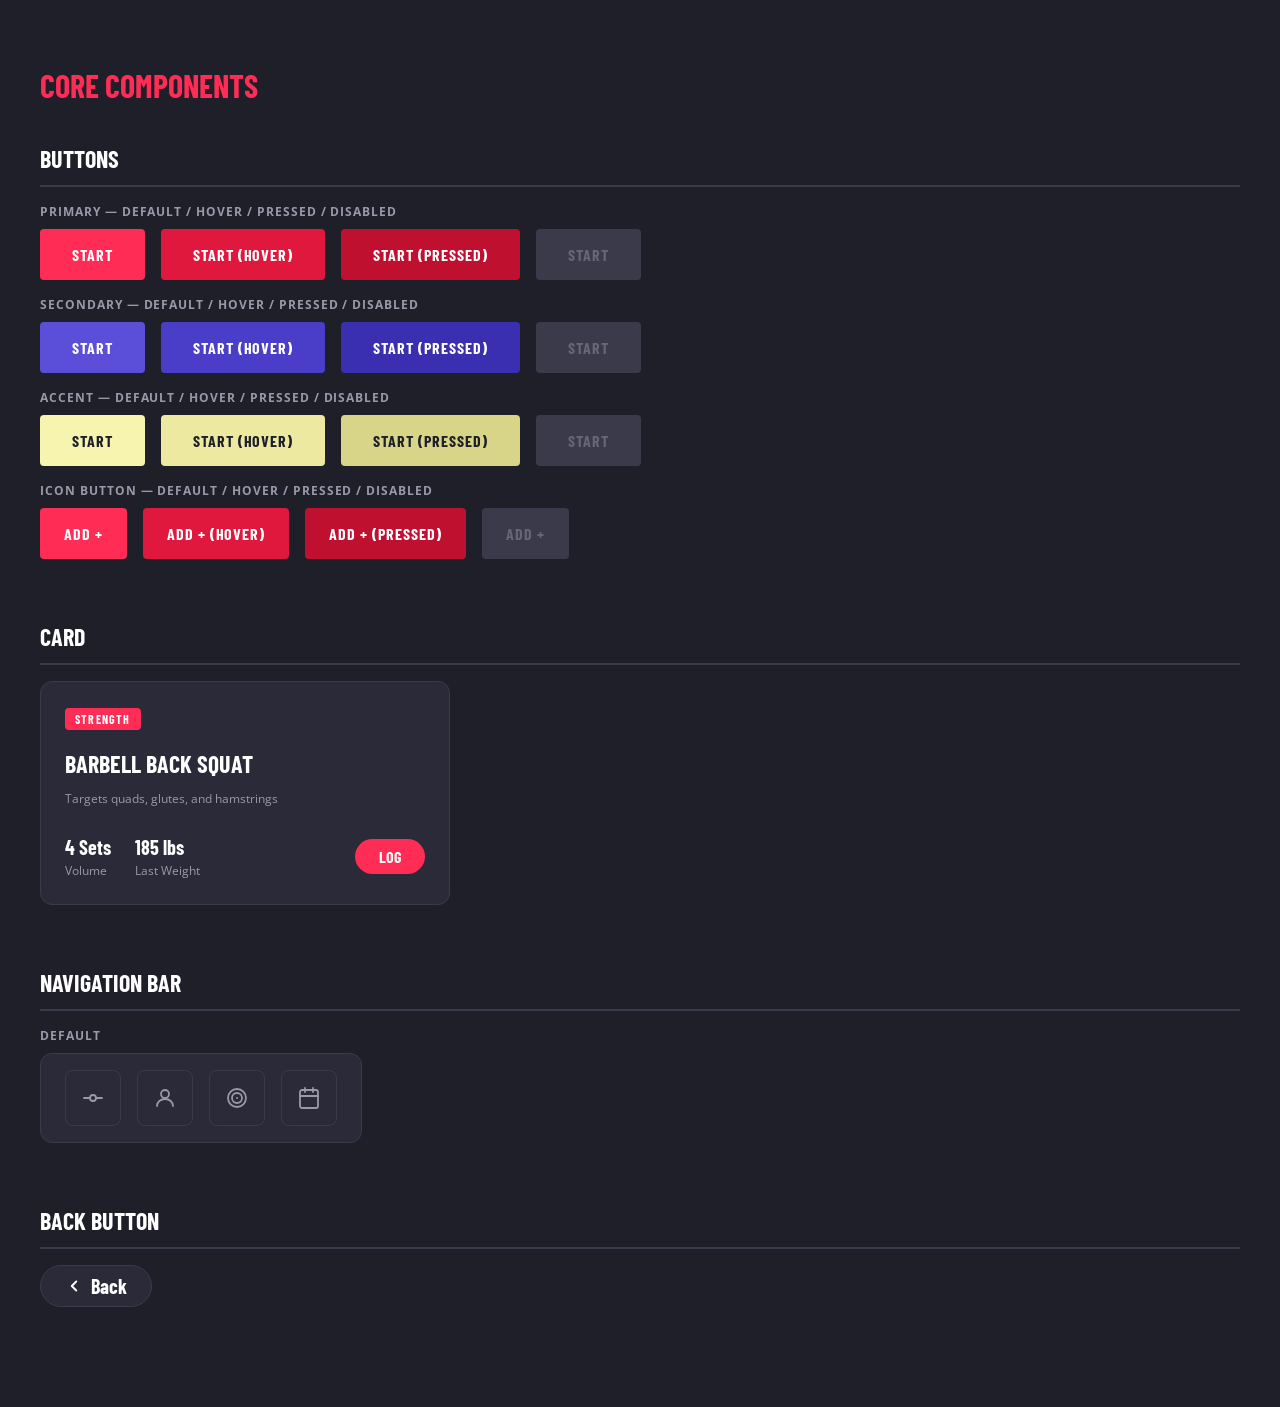
==== index.html @ 2833d620 "Update index.html" ====
<!DOCTYPE html>
<html lang="en">
<head>
  <meta charset="UTF-8" />
  <meta name="viewport" content="width=device-width, initial-scale=1.0" />
  <title>Core Components</title>
  <link rel="preconnect" href="https://fonts.googleapis.com" />
  <link href="https://fonts.googleapis.com/css2?family=Barlow+Condensed:wght@700&family=Open+Sans:wght@400;700&display=swap" rel="stylesheet" />
  <link rel="stylesheet" href="tokens.css">
 
  <style>
 
    :root {
      /* Colors */
      --color-primary:              #FF2D55;
      --color-background-primary:   #1F1F2A;
      --color-background-secondary: #191923;
      --color-text-primary:         #FFFFFF;
      --color-progress-bar:         #F6F4AF;
 
      /* Extra tokens for components */
      --color-secondary:     #5B4FD9;
      --color-accent:        #F6F4AF;
      --color-accent-text:   #1F1F2A;
      --color-card-bg:       #2A2A38;
      --color-card-border:   #3A3A4D;
      --color-text-muted:    #9999AA;
      --color-disabled-bg:   #3A3A4A;
      --color-disabled-text: #666677;
 
      /* Spacing */
      --spacing-2:  8px;
      --spacing-4:  16px;
      --spacing-6:  24px;
      --spacing-8:  32px;
 
      /* Padding */
      --button-padding-sm: var(--spacing-2);
      --button-padding-md: var(--spacing-4);
 
      /* Typography */
      --font-family-heading: 'Barlow Condensed', sans-serif;
      --font-family-body:    'Open Sans', sans-serif;
      --font-size-sm:   12px;
      --font-size-base: 16px;
      --font-size-lg:   20px;
      --font-size-xl:   24px;
      --font-size-2xl:  32px;
      --font-weight-reg:  400;
      --font-weight-bold: 700;
      --line-height-base: 1.5;
    }
 
    /* BASE */
    body {
      background-color: var(--color-background-primary);
      font-family: var(--font-family-body);
      font-size: var(--font-size-base);
      color: var(--color-text-primary);
      line-height: var(--line-height-base);
      padding: var(--spacing-8);
    }
 
    h1 {
      font-family: var(--font-family-heading);
      font-size: var(--font-size-2xl);
      font-weight: var(--font-weight-bold);
      text-transform: uppercase;
      color: var(--color-primary);
      margin-bottom: var(--spacing-8);
    }
 
    h2 {
      font-family: var(--font-family-heading);
      font-size: var(--font-size-xl);
      font-weight: var(--font-weight-bold);
      text-transform: uppercase;
      border-bottom: 2px solid var(--color-card-border);
      padding-bottom: var(--spacing-2);
      margin-bottom: var(--spacing-4);
    }
 
    h3 {
      font-size: var(--font-size-sm);
      font-weight: var(--font-weight-bold);
      color: var(--color-text-muted);
      text-transform: uppercase;
      letter-spacing: 0.08em;
      margin-bottom: var(--spacing-2);
    }
 
    .section { margin-bottom: 60px; }
 
    .row {
      display: flex;
      flex-wrap: wrap;
      gap: var(--spacing-4);
      align-items: center;
      margin-bottom: var(--spacing-4);
    }
 
    /* BUTTONS */
    .btn {
      font-family: var(--font-family-heading);
      font-size: var(--font-size-base);
      font-weight: var(--font-weight-bold);
      text-transform: uppercase;
      letter-spacing: 0.06em;
      padding: var(--button-padding-md) var(--spacing-8);
      border: none;
      border-radius: 4px;
      cursor: pointer;
      transition: background-color 150ms ease;
    }
 
    .btn-primary            { background-color: var(--color-primary); color: var(--color-text-primary); }
    .btn-primary:hover      { background-color: #e0183e; }
    .btn-primary.pressed    { background-color: #c01030; }
    .btn-primary:disabled   { background-color: var(--color-disabled-bg); color: var(--color-disabled-text); cursor: not-allowed; }
 
    .btn-secondary          { background-color: var(--color-secondary); color: var(--color-text-primary); }
    .btn-secondary:hover    { background-color: #4a3ec8; }
    .btn-secondary.pressed  { background-color: #3a2fb0; }
    .btn-secondary:disabled { background-color: var(--color-disabled-bg); color: var(--color-disabled-text); cursor: not-allowed; }
 
    .btn-accent             { background-color: var(--color-accent); color: var(--color-accent-text); }
    .btn-accent:hover       { background-color: #ede9a0; }
    .btn-accent.pressed     { background-color: #d8d488; }
    .btn-accent:disabled    { background-color: var(--color-disabled-bg); color: var(--color-disabled-text); cursor: not-allowed; }
 
    .btn-icon               { background-color: var(--color-primary); color: var(--color-text-primary); padding: var(--button-padding-md) var(--spacing-6); }
    .btn-icon:hover         { background-color: #e0183e; }
    .btn-icon.pressed       { background-color: #c01030; }
    .btn-icon:disabled      { background-color: var(--color-disabled-bg); color: var(--color-disabled-text); cursor: not-allowed; }
 
    /* CARD */
    .card {
      background-color: var(--color-card-bg);
      border: 1px solid var(--color-card-border);
      border-radius: 12px;
      padding: var(--spacing-6);
      max-width: 360px;
    }
 
    .card-tag {
      display: inline-block;
      background-color: var(--color-primary);
      color: var(--color-text-primary);
      font-family: var(--font-family-heading);
      font-size: var(--font-size-sm);
      font-weight: var(--font-weight-bold);
      text-transform: uppercase;
      letter-spacing: 0.1em;
      padding: 2px 10px;
      border-radius: 4px;
      margin-bottom: var(--spacing-4);
    }
 
    .card-title {
      font-family: var(--font-family-heading);
      font-size: var(--font-size-xl);
      font-weight: var(--font-weight-bold);
      text-transform: uppercase;
      margin-bottom: var(--spacing-2);
    }
 
    .card-desc {
      font-size: var(--font-size-sm);
      color: var(--color-text-muted);
      margin-bottom: var(--spacing-6);
    }
 
    .card-footer {
      display: flex;
      align-items: center;
      gap: var(--spacing-6);
    }
 
    .card-stat-value {
      font-family: var(--font-family-heading);
      font-size: var(--font-size-lg);
      font-weight: var(--font-weight-bold);
    }
 
    .card-stat-label {
      font-size: var(--font-size-sm);
      color: var(--color-text-muted);
    }
 
    .card-footer .btn-pill { margin-left: auto; }
 
    .btn-pill {
      background-color: var(--color-primary);
      color: var(--color-text-primary);
      font-family: var(--font-family-heading);
      font-size: var(--font-size-base);
      font-weight: var(--font-weight-bold);
      text-transform: uppercase;
      padding: var(--button-padding-sm) var(--spacing-6);
      border: none;
      border-radius: 9999px;
      cursor: pointer;
    }
    .btn-pill:hover { background-color: #e0183e; }
 
    /* NAVIGATION BAR */
    .nav-bar {
      background-color: var(--color-card-bg);
      border: 1px solid var(--color-card-border);
      border-radius: 12px;
      padding: var(--spacing-4) var(--spacing-6);
      display: flex;
      gap: var(--spacing-4);
      width: fit-content;
      margin-bottom: var(--spacing-4);
    }
 
    .nav-btn {
      width: 56px;
      height: 56px;
      background: transparent;
      border: 1px solid var(--color-card-border);
      border-radius: 8px;
      color: var(--color-text-muted);
      cursor: pointer;
      display: flex;
      align-items: center;
      justify-content: center;
      transition: background-color 200ms ease, color 200ms ease;
    }
    .nav-btn:hover  { background-color: var(--color-card-border); color: var(--color-text-primary); }
    .nav-btn.active { border-color: var(--color-primary); color: var(--color-primary); }
 
    .nav-btn svg {
      width: 24px;
      height: 24px;
      stroke: currentColor;
      fill: none;
      stroke-width: 1.8;
      stroke-linecap: round;
      stroke-linejoin: round;
    }
 
    /* BACK BUTTON */
    .btn-back {
      display: inline-flex;
      align-items: center;
      gap: var(--spacing-2);
      background-color: var(--color-card-bg);
      border: 1px solid var(--color-card-border);
      border-radius: 9999px;
      padding: var(--button-padding-sm) var(--spacing-6);
      font-family: var(--font-family-heading);
      font-size: var(--font-size-lg);
      font-weight: var(--font-weight-bold);
      color: var(--color-text-primary);
      cursor: pointer;
      transition: background-color 200ms ease;
    }
    .btn-back:hover { background-color: var(--color-card-border); }
 
    .btn-back svg {
      width: 18px;
      height: 18px;
      stroke: currentColor;
      fill: none;
      stroke-width: 2.5;
      stroke-linecap: round;
      stroke-linejoin: round;
    }
 
  </style>
</head>
<body>
 
  <h1>Core Components</h1>
 
  <!-- BUTTONS -->
  <div class="section" id="buttons">
    <h2>Buttons</h2>
 
    <h3>Primary — Default / Hover / Pressed / Disabled</h3>
    <div class="row">
      <button class="btn btn-primary">Start</button>
      <button class="btn btn-primary" style="background-color:#e0183e;">Start (hover)</button>
      <button class="btn btn-primary pressed">Start (pressed)</button>
      <button class="btn btn-primary" disabled>Start</button>
    </div>
 
    <h3>Secondary — Default / Hover / Pressed / Disabled</h3>
    <div class="row">
      <button class="btn btn-secondary">Start</button>
      <button class="btn btn-secondary" style="background-color:#4a3ec8;">Start (hover)</button>
      <button class="btn btn-secondary pressed">Start (pressed)</button>
      <button class="btn btn-secondary" disabled>Start</button>
    </div>
 
    <h3>Accent — Default / Hover / Pressed / Disabled</h3>
    <div class="row">
      <button class="btn btn-accent">Start</button>
      <button class="btn btn-accent" style="background-color:#ede9a0;">Start (hover)</button>
      <button class="btn btn-accent pressed">Start (pressed)</button>
      <button class="btn btn-accent" disabled>Start</button>
    </div>
 
    <h3>Icon Button — Default / Hover / Pressed / Disabled</h3>
    <div class="row">
      <button class="btn btn-icon">Add +</button>
      <button class="btn btn-icon" style="background-color:#e0183e;">Add + (hover)</button>
      <button class="btn btn-icon pressed">Add + (pressed)</button>
      <button class="btn btn-icon" disabled>Add +</button>
    </div>
  </div>
 
  <!-- CARD -->
  <div class="section" id="cards">
    <h2>Card</h2>
 
    <div class="card">
      <span class="card-tag">Strength</span>
      <div class="card-title">Barbell Back Squat</div>
      <div class="card-desc">Targets quads, glutes, and hamstrings</div>
      <div class="card-footer">
        <div>
          <div class="card-stat-value">4 Sets</div>
          <div class="card-stat-label">Volume</div>
        </div>
        <div>
          <div class="card-stat-value">185 lbs</div>
          <div class="card-stat-label">Last Weight</div>
        </div>
        <button class="btn-pill">Log</button>
      </div>
    </div>
  </div>
 
  <!-- NAVIGATION BAR -->
  <div class="section" id="navbar">
    <h2>Navigation Bar</h2>
 
    <h3>Default</h3>
    <nav class="nav-bar">
      <button class="nav-btn" aria-label="Workouts">
        <svg viewBox="0 0 24 24"><circle cx="12" cy="12" r="3"/><line x1="3" y1="12" x2="9" y2="12"/><line x1="15" y1="12" x2="21" y2="12"/></svg>
      </button>
      <button class="nav-btn" aria-label="Profile">
        <svg viewBox="0 0 24 24"><circle cx="12" cy="8" r="4"/><path d="M4 20c0-4 3.6-7 8-7s8 3 8 7"/></svg>
      </button>
      <button class="nav-btn" aria-label="Goals">
        <svg viewBox="0 0 24 24"><circle cx="12" cy="12" r="9"/><circle cx="12" cy="12" r="5"/><circle cx="12" cy="12" r="1" fill="currentColor" stroke="none"/></svg>
      </button>
      <button class="nav-btn" aria-label="Schedule">
        <svg viewBox="0 0 24 24"><rect x="3" y="4" width="18" height="18" rx="2"/><line x1="16" y1="2" x2="16" y2="6"/><line x1="8" y1="2" x2="8" y2="6"/><line x1="3" y1="10" x2="21" y2="10"/></svg>
      </button>
    </nav>
 
 
  </div>
 
  <!-- BACK BUTTON -->
  <div class="section" id="back-button">
    <h2>Back Button</h2>
 
    <div class="row">
      <button class="btn-back">
        <svg viewBox="0 0 24 24"><polyline points="15 18 9 12 15 6"/></svg>
        Back
      </button>
    </div>
  </div>
 
</body>
</html>
---- tokens.css ----
:root {

    /* Colors */
  --color-primary:             #FF2D55;
  --color-background-primary:  #1F1F2A;
  --color-background-secondary:#191923;
  --color-text-primary:        #FFFFFF;
  --color-background-results:  #000000;
  --color-progress-bar:        #F6F4AF;
  
  /* Spacing */
  --spacing-1:  4px;
  --spacing-2:  8px;
  --spacing-3:  12px;
  --spacing-4:  16px;
  --spacing-5:  20px;
  --spacing-6:  24px;
  --spacing-8:  32px;
  --spacing-10: 40px;
  --spacing-12: 48px;
  --spacing-16: 64px;
  --spacing-20: 80px;
  --spacing-24: 96px;
 
  /* Padding */
  --button-padding-sm: var(--spacing-2);  /*  8px */
  --button-padding-md: var(--spacing-4);  /* 16px */
  --button-padding-lg: var(--spacing-6);  /* 24px */
 
  /* Margin */
  --margin-sm: var(--spacing-2);  /*  8px */
  --margin-md: var(--spacing-4);  /* 16px */
  --margin-lg: var(--spacing-8);  /* 32px */
  --margin-xl: var(--spacing-12); /* 48px */
 
  /* Typography */
  --font-family-heading: 'Barlow Condensed', sans-serif;
  --font-family-body:    'Open Sans', sans-serif;
 
  /* Font Sizes */
  --font-size-sm:   12px;
  --font-size-base: 16px;
  --font-size-lg:   20px;
  --font-size-xl:   24px;
  --font-size-2xl:  32px;
 
  /* Font Weights */
  --font-weight-reg:  400;
  --font-weight-md:   500;
  --font-weight-bold: 700;
 
  /* Line Heights */
  --line-height-tight: 1.2;
  --line-height-base:  1.5;
  --line-height-loose: 1.8;
 
}
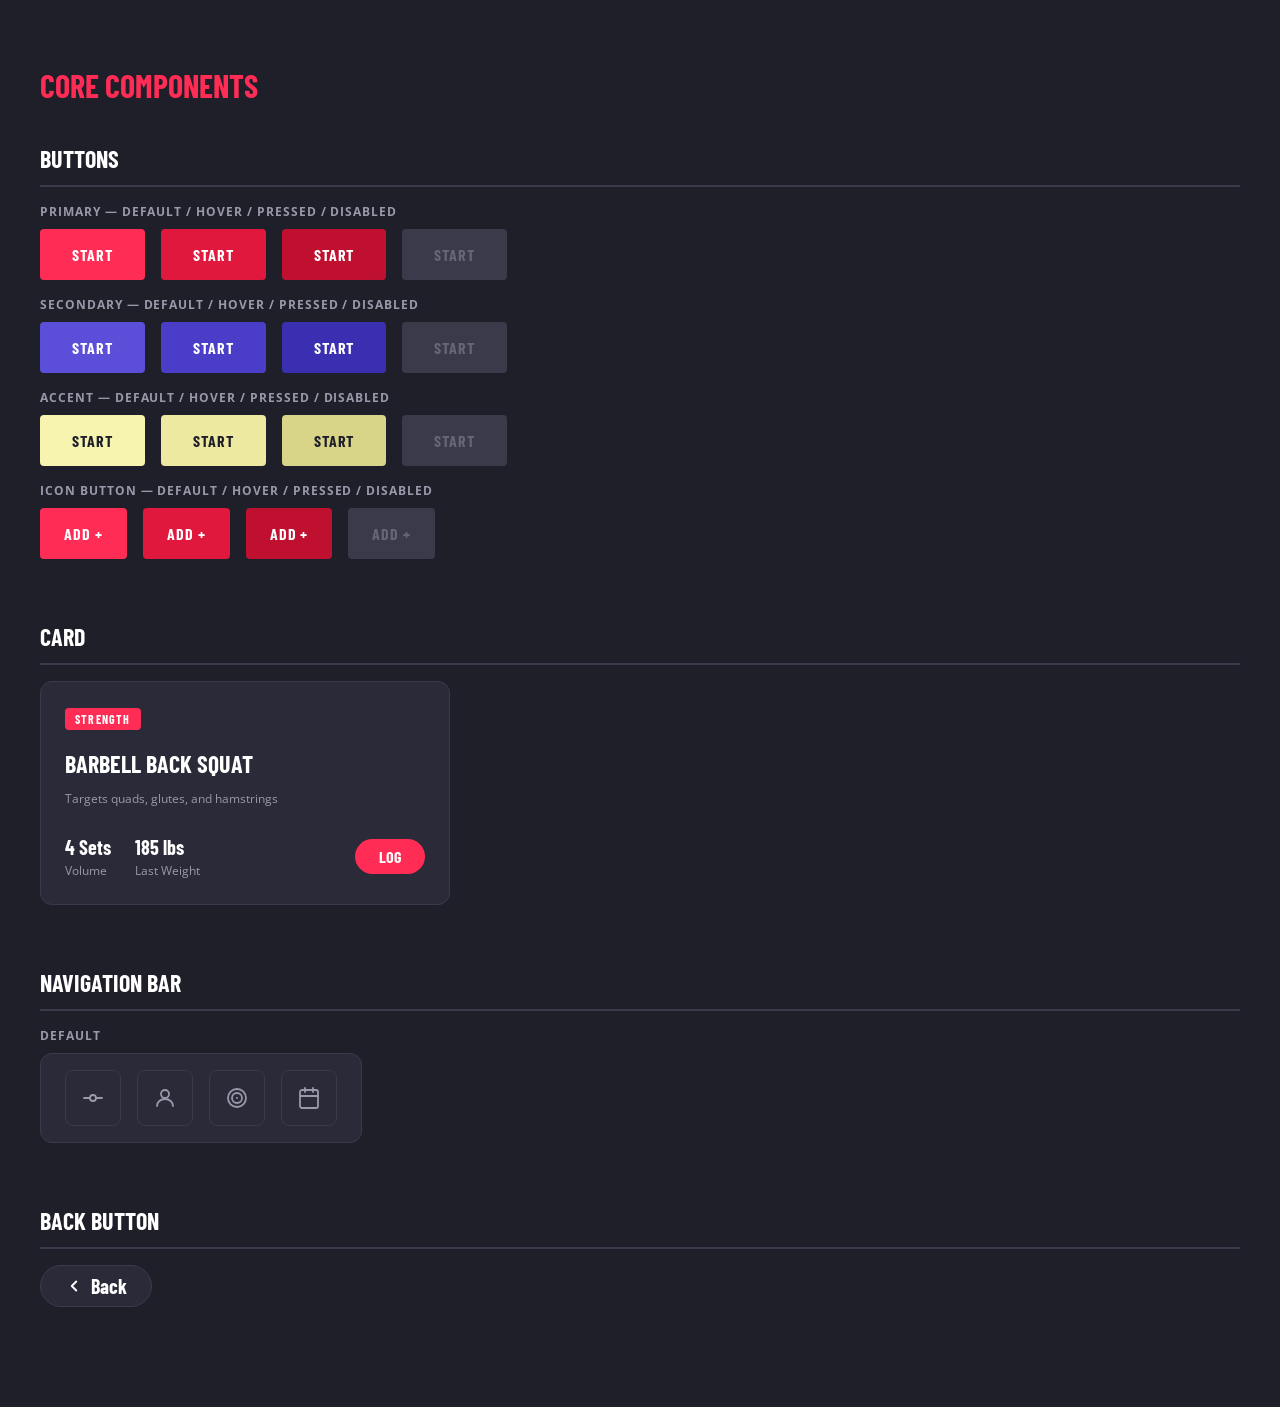
==== commit 3650175b: "Update index.html" ====
--- a/index.html
+++ b/index.html
@@ -282,32 +282,32 @@
     <h3>Primary — Default / Hover / Pressed / Disabled</h3>
     <div class="row">
       <button class="btn btn-primary">Start</button>
-      <button class="btn btn-primary" style="background-color:#e0183e;">Start (hover)</button>
-      <button class="btn btn-primary pressed">Start (pressed)</button>
+      <button class="btn btn-primary" style="background-color:#e0183e;">Start</button>
+      <button class="btn btn-primary pressed">Start</button>
       <button class="btn btn-primary" disabled>Start</button>
     </div>
  
     <h3>Secondary — Default / Hover / Pressed / Disabled</h3>
     <div class="row">
       <button class="btn btn-secondary">Start</button>
-      <button class="btn btn-secondary" style="background-color:#4a3ec8;">Start (hover)</button>
-      <button class="btn btn-secondary pressed">Start (pressed)</button>
+      <button class="btn btn-secondary" style="background-color:#4a3ec8;">Start</button>
+      <button class="btn btn-secondary pressed">Start</button>
       <button class="btn btn-secondary" disabled>Start</button>
     </div>
  
     <h3>Accent — Default / Hover / Pressed / Disabled</h3>
     <div class="row">
       <button class="btn btn-accent">Start</button>
-      <button class="btn btn-accent" style="background-color:#ede9a0;">Start (hover)</button>
-      <button class="btn btn-accent pressed">Start (pressed)</button>
+      <button class="btn btn-accent" style="background-color:#ede9a0;">Start</button>
+      <button class="btn btn-accent pressed">Start</button>
       <button class="btn btn-accent" disabled>Start</button>
     </div>
  
     <h3>Icon Button — Default / Hover / Pressed / Disabled</h3>
     <div class="row">
       <button class="btn btn-icon">Add +</button>
-      <button class="btn btn-icon" style="background-color:#e0183e;">Add + (hover)</button>
-      <button class="btn btn-icon pressed">Add + (pressed)</button>
+      <button class="btn btn-icon" style="background-color:#e0183e;">Add +</button>
+      <button class="btn btn-icon pressed">Add +</button>
       <button class="btn btn-icon" disabled>Add +</button>
     </div>
   </div>
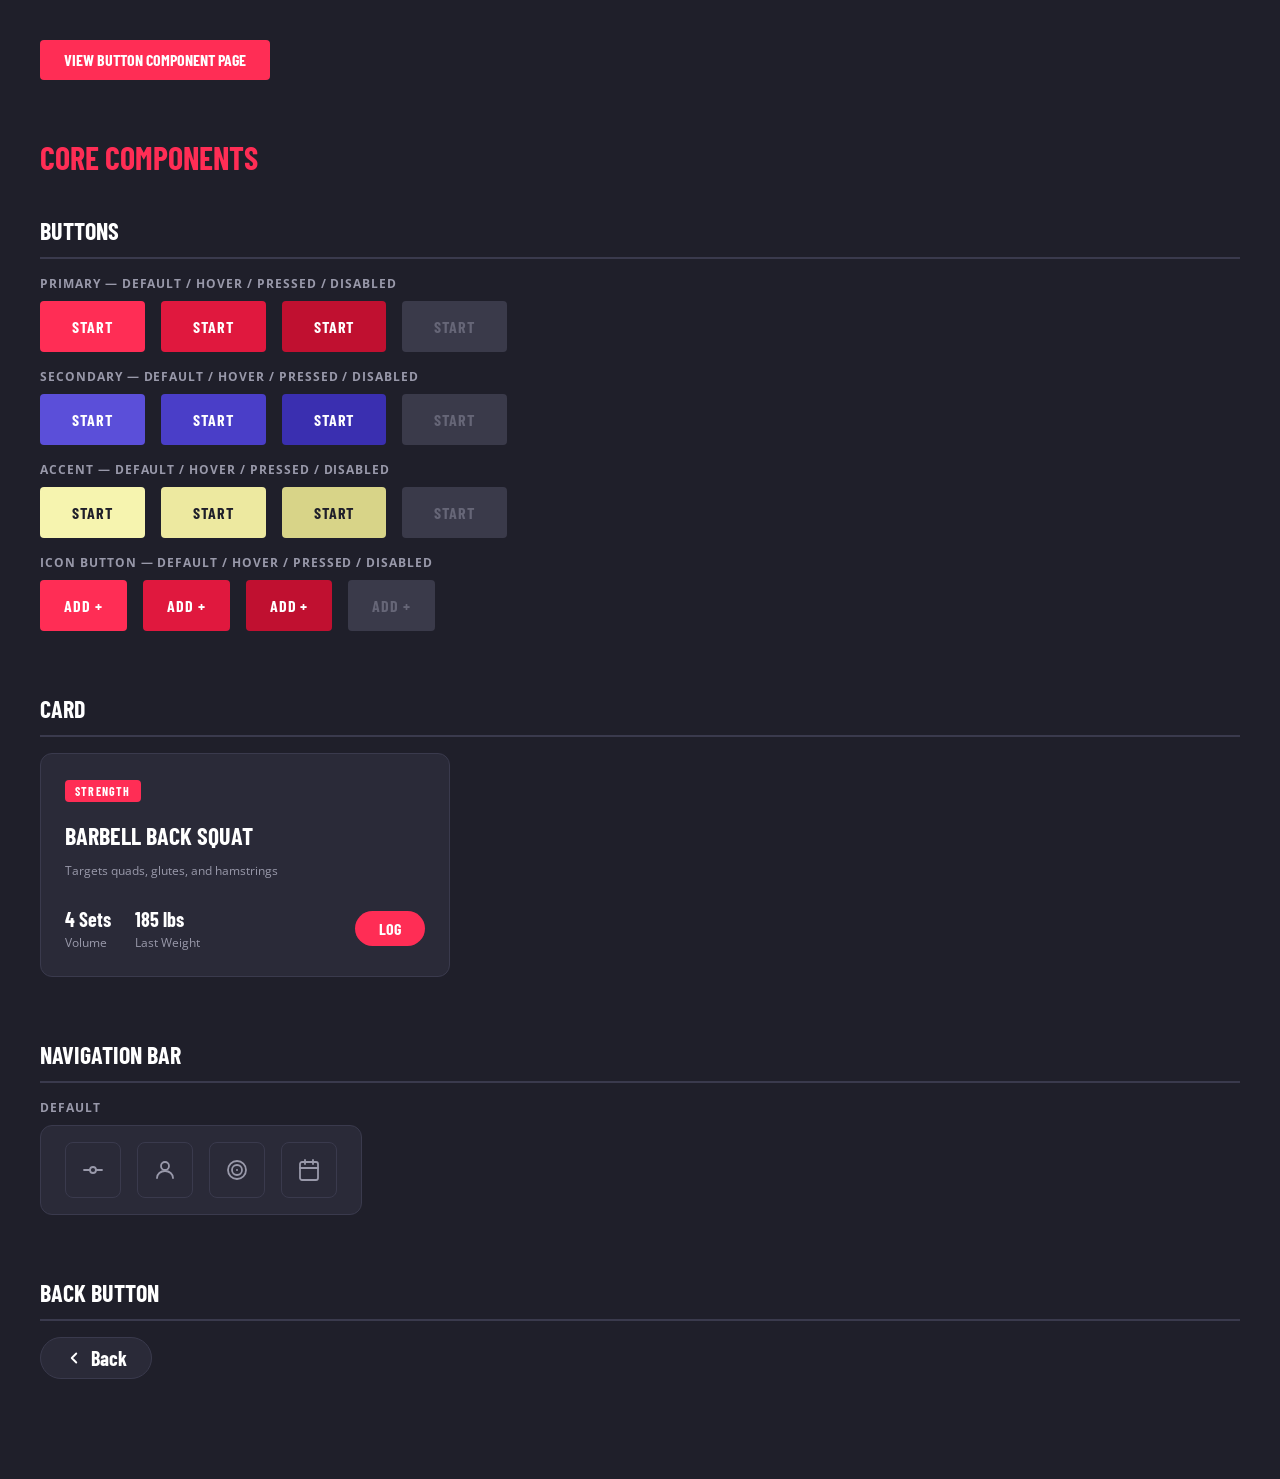
==== commit da9a136e: "Update index.html" ====
--- a/index.html
+++ b/index.html
@@ -4,6 +4,20 @@
   <meta charset="UTF-8" />
   <meta name="viewport" content="width=device-width, initial-scale=1.0" />
   <title>Core Components</title>
+  
+  <a href="component-button.html" style="
+  display: inline-block;
+  background-color: var(--color-primary);
+  color: var(--color-text-primary);
+  font-family: var(--font-family-heading);
+  font-weight: var(--font-weight-bold);
+  text-transform: uppercase;
+  padding: var(--button-padding-sm) var(--spacing-6);
+  border-radius: 4px;
+  text-decoration: none;
+  margin-bottom: var(--spacing-8);
+">View Button Component Page</a>
+  
   <link rel="preconnect" href="https://fonts.googleapis.com" />
   <link href="https://fonts.googleapis.com/css2?family=Barlow+Condensed:wght@700&family=Open+Sans:wght@400;700&display=swap" rel="stylesheet" />
   <link rel="stylesheet" href="tokens.css">
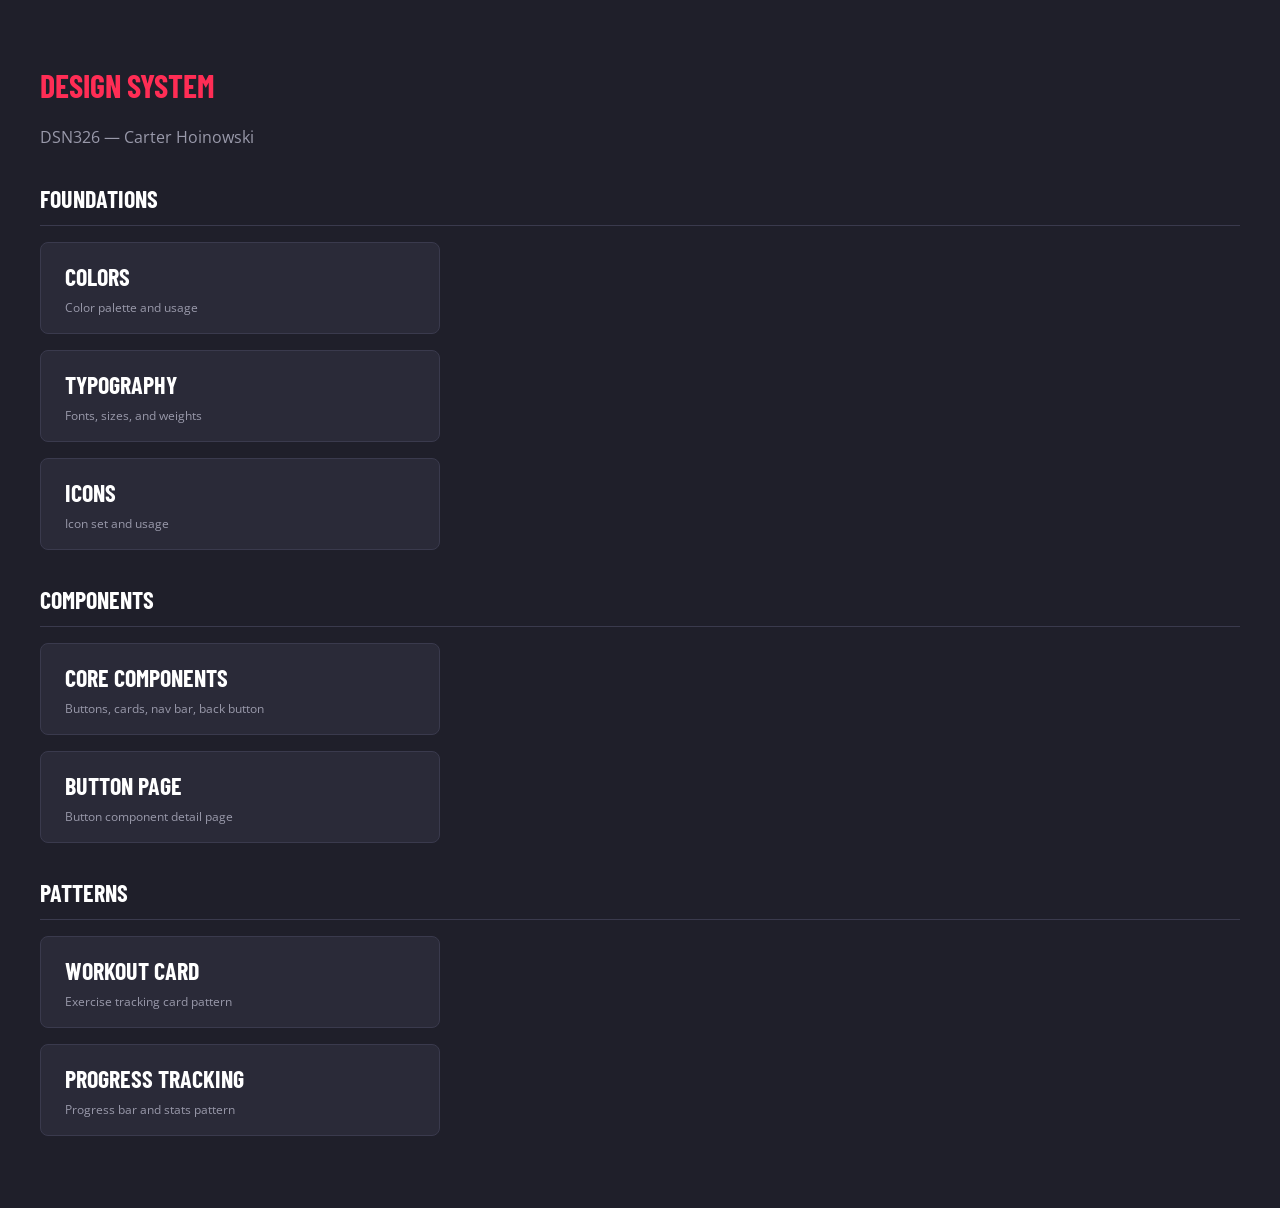
==== commit a8849faf: "Update index.html" ====
--- a/index.html
+++ b/index.html
@@ -3,69 +3,35 @@
 <head>
   <meta charset="UTF-8" />
   <meta name="viewport" content="width=device-width, initial-scale=1.0" />
-  <title>Core Components</title>
-  
-  <a href="component-button.html" style="
-  display: inline-block;
-  background-color: var(--color-primary);
-  color: var(--color-text-primary);
-  font-family: var(--font-family-heading);
-  font-weight: var(--font-weight-bold);
-  text-transform: uppercase;
-  padding: var(--button-padding-sm) var(--spacing-6);
-  border-radius: 4px;
-  text-decoration: none;
-  margin-bottom: var(--spacing-8);
-">View Button Component Page</a>
-  
+  <title>Design System</title>
   <link rel="preconnect" href="https://fonts.googleapis.com" />
   <link href="https://fonts.googleapis.com/css2?family=Barlow+Condensed:wght@700&family=Open+Sans:wght@400;700&display=swap" rel="stylesheet" />
   <link rel="stylesheet" href="tokens.css">
  
   <style>
- 
     :root {
-      /* Colors */
       --color-primary:              #FF2D55;
       --color-background-primary:   #1F1F2A;
       --color-background-secondary: #191923;
       --color-text-primary:         #FFFFFF;
-      --color-progress-bar:         #F6F4AF;
- 
-      /* Extra tokens for components */
-      --color-secondary:     #5B4FD9;
-      --color-accent:        #F6F4AF;
-      --color-accent-text:   #1F1F2A;
-      --color-card-bg:       #2A2A38;
-      --color-card-border:   #3A3A4D;
-      --color-text-muted:    #9999AA;
-      --color-disabled-bg:   #3A3A4A;
-      --color-disabled-text: #666677;
- 
-      /* Spacing */
+      --color-card-bg:              #2A2A38;
+      --color-card-border:          #3A3A4D;
+      --color-text-muted:           #9999AA;
       --spacing-2:  8px;
       --spacing-4:  16px;
       --spacing-6:  24px;
       --spacing-8:  32px;
- 
-      /* Padding */
       --button-padding-sm: var(--spacing-2);
-      --button-padding-md: var(--spacing-4);
- 
-      /* Typography */
       --font-family-heading: 'Barlow Condensed', sans-serif;
       --font-family-body:    'Open Sans', sans-serif;
       --font-size-sm:   12px;
       --font-size-base: 16px;
-      --font-size-lg:   20px;
       --font-size-xl:   24px;
       --font-size-2xl:  32px;
-      --font-weight-reg:  400;
       --font-weight-bold: 700;
       --line-height-base: 1.5;
     }
  
-    /* BASE */
     body {
       background-color: var(--color-background-primary);
       font-family: var(--font-family-body);
@@ -81,6 +47,11 @@
       font-weight: var(--font-weight-bold);
       text-transform: uppercase;
       color: var(--color-primary);
+      margin-bottom: var(--spacing-2);
+    }
+ 
+    p {
+      color: var(--color-text-muted);
       margin-bottom: var(--spacing-8);
     }
  
@@ -89,297 +60,82 @@
       font-size: var(--font-size-xl);
       font-weight: var(--font-weight-bold);
       text-transform: uppercase;
-      border-bottom: 2px solid var(--color-card-border);
+      border-bottom: 1px solid var(--color-card-border);
       padding-bottom: var(--spacing-2);
       margin-bottom: var(--spacing-4);
     }
  
-    h3 {
-      font-size: var(--font-size-sm);
-      font-weight: var(--font-weight-bold);
-      color: var(--color-text-muted);
-      text-transform: uppercase;
-      letter-spacing: 0.08em;
-      margin-bottom: var(--spacing-2);
+    /* Link cards */
+    .links {
+      display: flex;
+      flex-direction: column;
+      gap: var(--spacing-4);
+      max-width: 400px;
     }
  
-    .section { margin-bottom: 60px; }
- 
-    .row {
-      display: flex;
-      flex-wrap: wrap;
-      gap: var(--spacing-4);
-      align-items: center;
-      margin-bottom: var(--spacing-4);
-    }
- 
-    /* BUTTONS */
-    .btn {
-      font-family: var(--font-family-heading);
-      font-size: var(--font-size-base);
-      font-weight: var(--font-weight-bold);
-      text-transform: uppercase;
-      letter-spacing: 0.06em;
-      padding: var(--button-padding-md) var(--spacing-8);
-      border: none;
-      border-radius: 4px;
-      cursor: pointer;
-      transition: background-color 150ms ease;
-    }
- 
-    .btn-primary            { background-color: var(--color-primary); color: var(--color-text-primary); }
-    .btn-primary:hover      { background-color: #e0183e; }
-    .btn-primary.pressed    { background-color: #c01030; }
-    .btn-primary:disabled   { background-color: var(--color-disabled-bg); color: var(--color-disabled-text); cursor: not-allowed; }
- 
-    .btn-secondary          { background-color: var(--color-secondary); color: var(--color-text-primary); }
-    .btn-secondary:hover    { background-color: #4a3ec8; }
-    .btn-secondary.pressed  { background-color: #3a2fb0; }
-    .btn-secondary:disabled { background-color: var(--color-disabled-bg); color: var(--color-disabled-text); cursor: not-allowed; }
- 
-    .btn-accent             { background-color: var(--color-accent); color: var(--color-accent-text); }
-    .btn-accent:hover       { background-color: #ede9a0; }
-    .btn-accent.pressed     { background-color: #d8d488; }
-    .btn-accent:disabled    { background-color: var(--color-disabled-bg); color: var(--color-disabled-text); cursor: not-allowed; }
- 
-    .btn-icon               { background-color: var(--color-primary); color: var(--color-text-primary); padding: var(--button-padding-md) var(--spacing-6); }
-    .btn-icon:hover         { background-color: #e0183e; }
-    .btn-icon.pressed       { background-color: #c01030; }
-    .btn-icon:disabled      { background-color: var(--color-disabled-bg); color: var(--color-disabled-text); cursor: not-allowed; }
- 
-    /* CARD */
-    .card {
+    .link-card {
+      display: block;
       background-color: var(--color-card-bg);
       border: 1px solid var(--color-card-border);
-      border-radius: 12px;
-      padding: var(--spacing-6);
-      max-width: 360px;
-    }
- 
-    .card-tag {
-      display: inline-block;
-      background-color: var(--color-primary);
+      border-radius: 8px;
+      padding: var(--spacing-4) var(--spacing-6);
+      text-decoration: none;
       color: var(--color-text-primary);
-      font-family: var(--font-family-heading);
-      font-size: var(--font-size-sm);
-      font-weight: var(--font-weight-bold);
-      text-transform: uppercase;
-      letter-spacing: 0.1em;
-      padding: 2px 10px;
-      border-radius: 4px;
-      margin-bottom: var(--spacing-4);
-    }
- 
-    .card-title {
       font-family: var(--font-family-heading);
       font-size: var(--font-size-xl);
       font-weight: var(--font-weight-bold);
       text-transform: uppercase;
-      margin-bottom: var(--spacing-2);
+      transition: border-color 150ms ease, background-color 150ms ease;
     }
  
-    .card-desc {
-      font-size: var(--font-size-sm);
-      color: var(--color-text-muted);
-      margin-bottom: var(--spacing-6);
+    .link-card:hover {
+      border-color: var(--color-primary);
+      background-color: var(--color-background-secondary);
     }
  
-    .card-footer {
-      display: flex;
-      align-items: center;
-      gap: var(--spacing-6);
+    .link-card span {
+      display: block;
+      font-family: var(--font-family-body);
+      font-size: var(--font-size-sm);
+      font-weight: 400;
+      text-transform: none;
+      color: var(--color-text-muted);
+      margin-top: 4px;
     }
  
-    .card-stat-value {
-      font-family: var(--font-family-heading);
-      font-size: var(--font-size-lg);
-      font-weight: var(--font-weight-bold);
-    }
- 
-    .card-stat-label {
-      font-size: var(--font-size-sm);
-      color: var(--color-text-muted);
-    }
- 
-    .card-footer .btn-pill { margin-left: auto; }
- 
-    .btn-pill {
-      background-color: var(--color-primary);
-      color: var(--color-text-primary);
-      font-family: var(--font-family-heading);
-      font-size: var(--font-size-base);
-      font-weight: var(--font-weight-bold);
-      text-transform: uppercase;
-      padding: var(--button-padding-sm) var(--spacing-6);
-      border: none;
-      border-radius: 9999px;
-      cursor: pointer;
-    }
-    .btn-pill:hover { background-color: #e0183e; }
- 
-    /* NAVIGATION BAR */
-    .nav-bar {
-      background-color: var(--color-card-bg);
-      border: 1px solid var(--color-card-border);
-      border-radius: 12px;
-      padding: var(--spacing-4) var(--spacing-6);
-      display: flex;
-      gap: var(--spacing-4);
-      width: fit-content;
-      margin-bottom: var(--spacing-4);
-    }
- 
-    .nav-btn {
-      width: 56px;
-      height: 56px;
-      background: transparent;
-      border: 1px solid var(--color-card-border);
-      border-radius: 8px;
-      color: var(--color-text-muted);
-      cursor: pointer;
-      display: flex;
-      align-items: center;
-      justify-content: center;
-      transition: background-color 200ms ease, color 200ms ease;
-    }
-    .nav-btn:hover  { background-color: var(--color-card-border); color: var(--color-text-primary); }
-    .nav-btn.active { border-color: var(--color-primary); color: var(--color-primary); }
- 
-    .nav-btn svg {
-      width: 24px;
-      height: 24px;
-      stroke: currentColor;
-      fill: none;
-      stroke-width: 1.8;
-      stroke-linecap: round;
-      stroke-linejoin: round;
-    }
- 
-    /* BACK BUTTON */
-    .btn-back {
-      display: inline-flex;
-      align-items: center;
-      gap: var(--spacing-2);
-      background-color: var(--color-card-bg);
-      border: 1px solid var(--color-card-border);
-      border-radius: 9999px;
-      padding: var(--button-padding-sm) var(--spacing-6);
-      font-family: var(--font-family-heading);
-      font-size: var(--font-size-lg);
-      font-weight: var(--font-weight-bold);
-      color: var(--color-text-primary);
-      cursor: pointer;
-      transition: background-color 200ms ease;
-    }
-    .btn-back:hover { background-color: var(--color-card-border); }
- 
-    .btn-back svg {
-      width: 18px;
-      height: 18px;
-      stroke: currentColor;
-      fill: none;
-      stroke-width: 2.5;
-      stroke-linecap: round;
-      stroke-linejoin: round;
-    }
- 
+    .section { margin-bottom: var(--spacing-8); }
   </style>
 </head>
 <body>
  
-  <h1>Core Components</h1>
+  <h1>Design System</h1>
+  <p>DSN326 — Carter Hoinowski</p>
  
-  <!-- BUTTONS -->
-  <div class="section" id="buttons">
-    <h2>Buttons</h2>
- 
-    <h3>Primary — Default / Hover / Pressed / Disabled</h3>
-    <div class="row">
-      <button class="btn btn-primary">Start</button>
-      <button class="btn btn-primary" style="background-color:#e0183e;">Start</button>
-      <button class="btn btn-primary pressed">Start</button>
-      <button class="btn btn-primary" disabled>Start</button>
-    </div>
- 
-    <h3>Secondary — Default / Hover / Pressed / Disabled</h3>
-    <div class="row">
-      <button class="btn btn-secondary">Start</button>
-      <button class="btn btn-secondary" style="background-color:#4a3ec8;">Start</button>
-      <button class="btn btn-secondary pressed">Start</button>
-      <button class="btn btn-secondary" disabled>Start</button>
-    </div>
- 
-    <h3>Accent — Default / Hover / Pressed / Disabled</h3>
-    <div class="row">
-      <button class="btn btn-accent">Start</button>
-      <button class="btn btn-accent" style="background-color:#ede9a0;">Start</button>
-      <button class="btn btn-accent pressed">Start</button>
-      <button class="btn btn-accent" disabled>Start</button>
-    </div>
- 
-    <h3>Icon Button — Default / Hover / Pressed / Disabled</h3>
-    <div class="row">
-      <button class="btn btn-icon">Add +</button>
-      <button class="btn btn-icon" style="background-color:#e0183e;">Add +</button>
-      <button class="btn btn-icon pressed">Add +</button>
-      <button class="btn btn-icon" disabled>Add +</button>
+  <!-- Foundations -->
+  <div class="section">
+    <h2>Foundations</h2>
+    <div class="links">
+      <a href="#" class="link-card">Colors <span>Color palette and usage</span></a>
+      <a href="#" class="link-card">Typography <span>Fonts, sizes, and weights</span></a>
+      <a href="#" class="link-card">Icons <span>Icon set and usage</span></a>
     </div>
   </div>
  
-  <!-- CARD -->
-  <div class="section" id="cards">
-    <h2>Card</h2>
- 
-    <div class="card">
-      <span class="card-tag">Strength</span>
-      <div class="card-title">Barbell Back Squat</div>
-      <div class="card-desc">Targets quads, glutes, and hamstrings</div>
-      <div class="card-footer">
-        <div>
-          <div class="card-stat-value">4 Sets</div>
-          <div class="card-stat-label">Volume</div>
-        </div>
-        <div>
-          <div class="card-stat-value">185 lbs</div>
-          <div class="card-stat-label">Last Weight</div>
-        </div>
-        <button class="btn-pill">Log</button>
-      </div>
+  <!-- Components -->
+  <div class="section">
+    <h2>Components</h2>
+    <div class="links">
+      <a href="core-components.html" class="link-card">Core Components <span>Buttons, cards, nav bar, back button</span></a>
+      <a href="component-button.html" class="link-card">Button Page <span>Button component detail page</span></a>
     </div>
   </div>
  
-  <!-- NAVIGATION BAR -->
-  <div class="section" id="navbar">
-    <h2>Navigation Bar</h2>
- 
-    <h3>Default</h3>
-    <nav class="nav-bar">
-      <button class="nav-btn" aria-label="Workouts">
-        <svg viewBox="0 0 24 24"><circle cx="12" cy="12" r="3"/><line x1="3" y1="12" x2="9" y2="12"/><line x1="15" y1="12" x2="21" y2="12"/></svg>
-      </button>
-      <button class="nav-btn" aria-label="Profile">
-        <svg viewBox="0 0 24 24"><circle cx="12" cy="8" r="4"/><path d="M4 20c0-4 3.6-7 8-7s8 3 8 7"/></svg>
-      </button>
-      <button class="nav-btn" aria-label="Goals">
-        <svg viewBox="0 0 24 24"><circle cx="12" cy="12" r="9"/><circle cx="12" cy="12" r="5"/><circle cx="12" cy="12" r="1" fill="currentColor" stroke="none"/></svg>
-      </button>
-      <button class="nav-btn" aria-label="Schedule">
-        <svg viewBox="0 0 24 24"><rect x="3" y="4" width="18" height="18" rx="2"/><line x1="16" y1="2" x2="16" y2="6"/><line x1="8" y1="2" x2="8" y2="6"/><line x1="3" y1="10" x2="21" y2="10"/></svg>
-      </button>
-    </nav>
- 
- 
-  </div>
- 
-  <!-- BACK BUTTON -->
-  <div class="section" id="back-button">
-    <h2>Back Button</h2>
- 
-    <div class="row">
-      <button class="btn-back">
-        <svg viewBox="0 0 24 24"><polyline points="15 18 9 12 15 6"/></svg>
-        Back
-      </button>
+  <!-- Patterns -->
+  <div class="section">
+    <h2>Patterns</h2>
+    <div class="links">
+      <a href="#" class="link-card">Workout Card <span>Exercise tracking card pattern</span></a>
+      <a href="#" class="link-card">Progress Tracking <span>Progress bar and stats pattern</span></a>
     </div>
   </div>
  
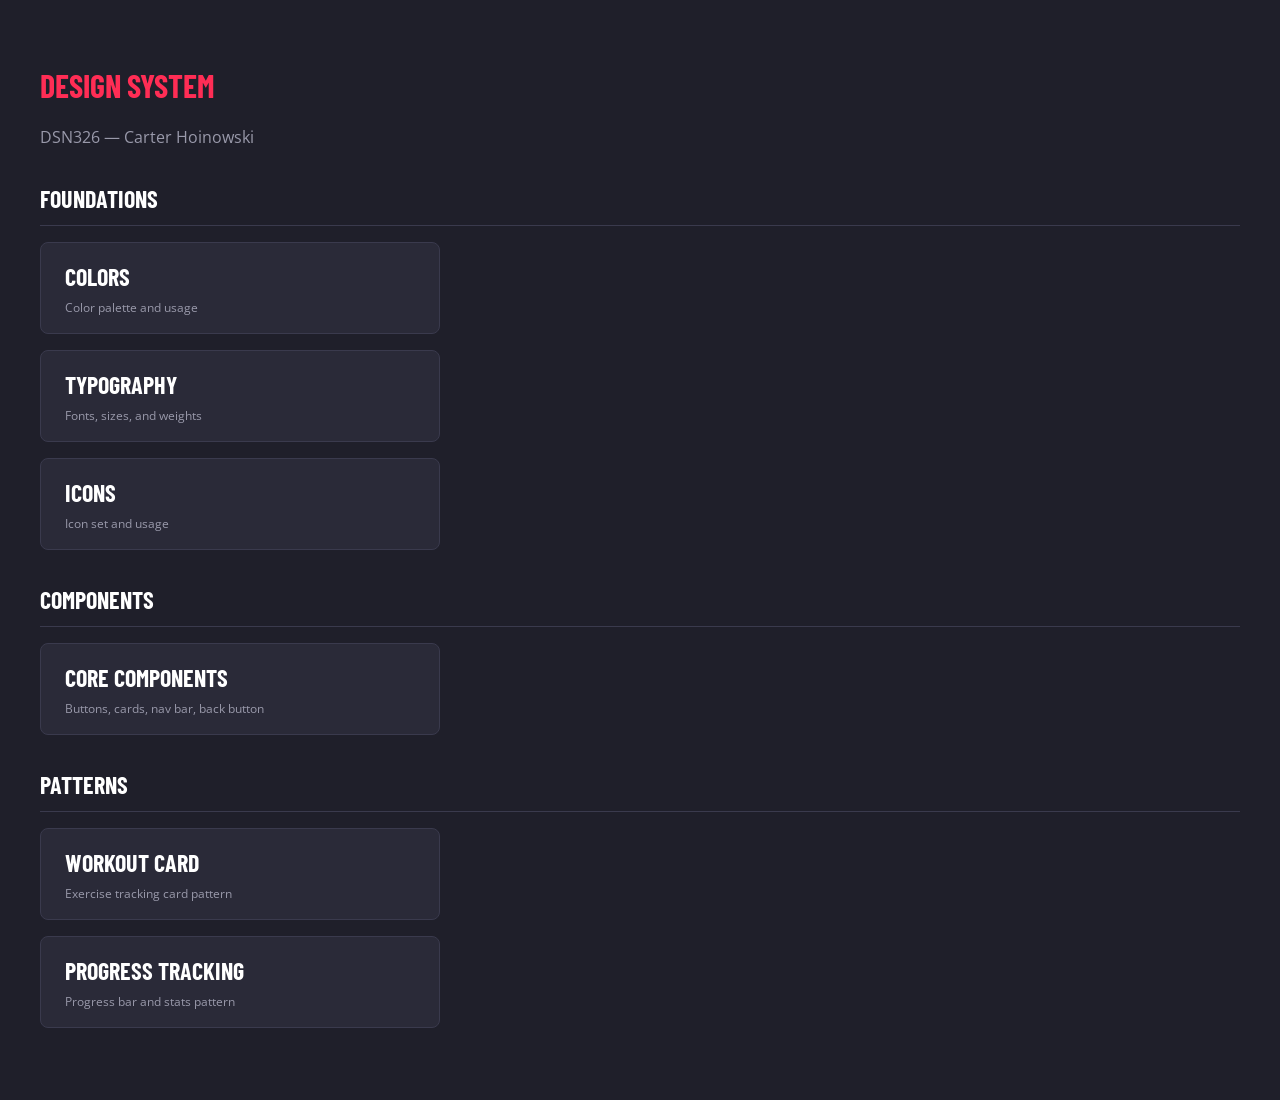
==== commit 7f3855f0: "Update index.html" ====
--- a/index.html
+++ b/index.html
@@ -3,7 +3,6 @@
 <head>
   <meta charset="UTF-8" />
   <meta name="viewport" content="width=device-width, initial-scale=1.0" />
-  <title>Design System</title>
   <link rel="preconnect" href="https://fonts.googleapis.com" />
   <link href="https://fonts.googleapis.com/css2?family=Barlow+Condensed:wght@700&family=Open+Sans:wght@400;700&display=swap" rel="stylesheet" />
   <link rel="stylesheet" href="tokens.css">
@@ -65,7 +64,6 @@
       margin-bottom: var(--spacing-4);
     }
  
-    /* Link cards */
     .links {
       display: flex;
       flex-direction: column;
@@ -111,7 +109,6 @@
   <h1>Design System</h1>
   <p>DSN326 — Carter Hoinowski</p>
  
-  <!-- Foundations -->
   <div class="section">
     <h2>Foundations</h2>
     <div class="links">
@@ -121,16 +118,13 @@
     </div>
   </div>
  
-  <!-- Components -->
   <div class="section">
     <h2>Components</h2>
     <div class="links">
-      <a href="core-components.html" class="link-card">Core Components <span>Buttons, cards, nav bar, back button</span></a>
-      <a href="component-button.html" class="link-card">Button Page <span>Button component detail page</span></a>
+      <a href="component-button.html" class="link-card">Core Components <span>Buttons, cards, nav bar, back button</span></a>
     </div>
   </div>
  
-  <!-- Patterns -->
   <div class="section">
     <h2>Patterns</h2>
     <div class="links">
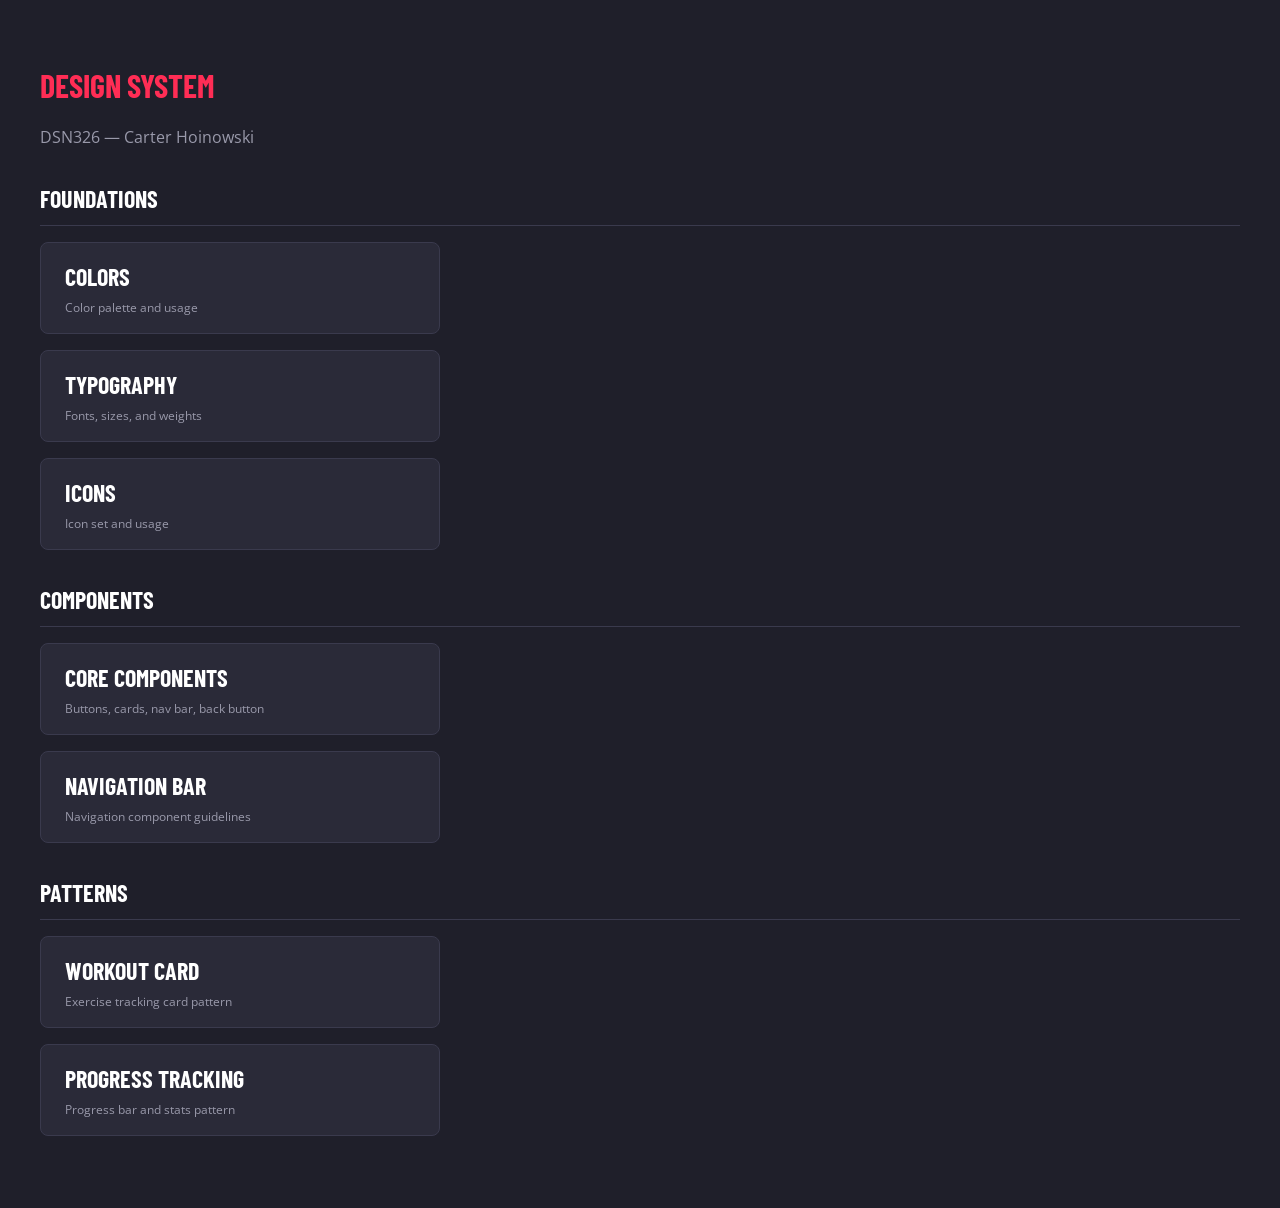
==== commit cd9d84a4: "Update index.html" ====
--- a/index.html
+++ b/index.html
@@ -113,7 +113,7 @@
     <h2>Foundations</h2>
     <div class="links">
       <a href="#" class="link-card">Colors <span>Color palette and usage</span></a>
-      <a href="#" class="link-card">Typography <span>Fonts, sizes, and weights</span></a>
+      <a href="foundation-guidelines.html" class="link-card">Typography <span>Fonts, sizes, and weights</span></a>
       <a href="#" class="link-card">Icons <span>Icon set and usage</span></a>
     </div>
   </div>
@@ -122,6 +122,7 @@
     <h2>Components</h2>
     <div class="links">
       <a href="component-button.html" class="link-card">Core Components <span>Buttons, cards, nav bar, back button</span></a>
+      <a href="component-guidelines.html" class="link-card">Navigation Bar <span>Navigation component guidelines</span></a>
     </div>
   </div>
  
